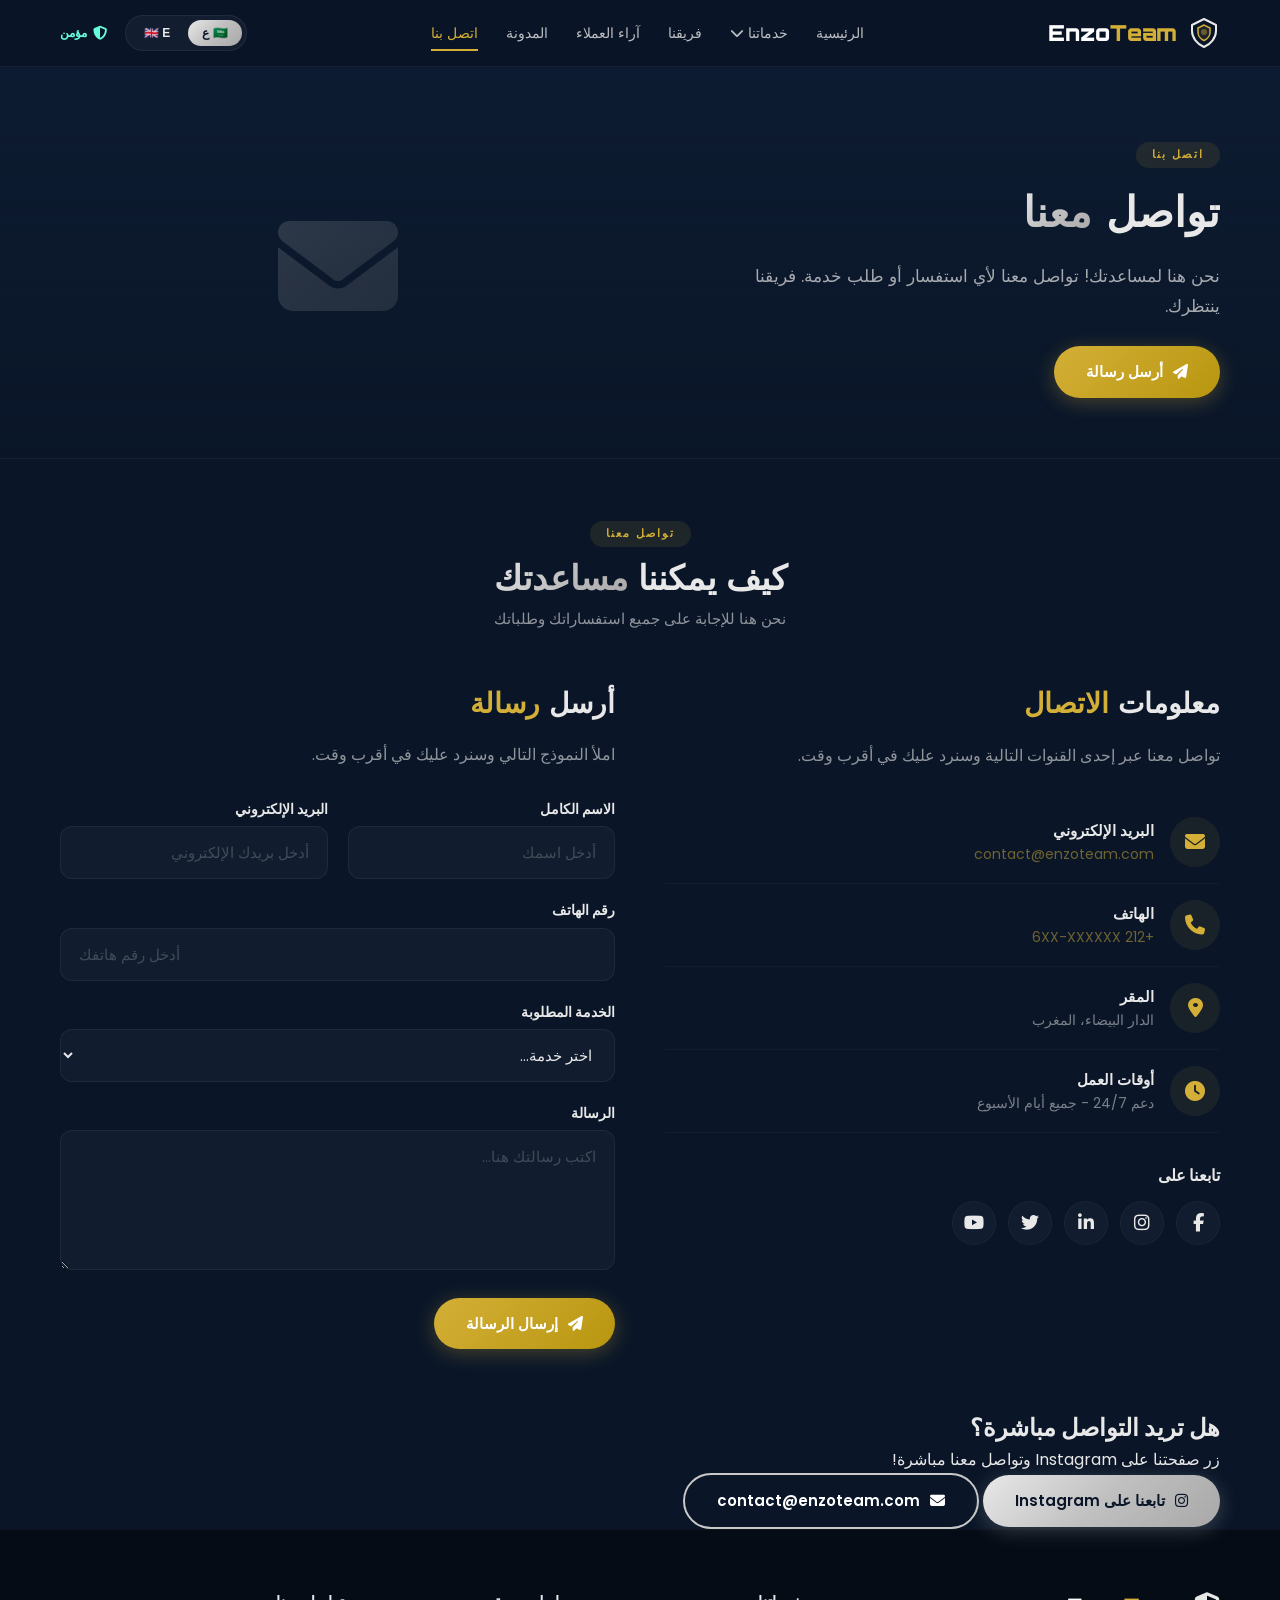
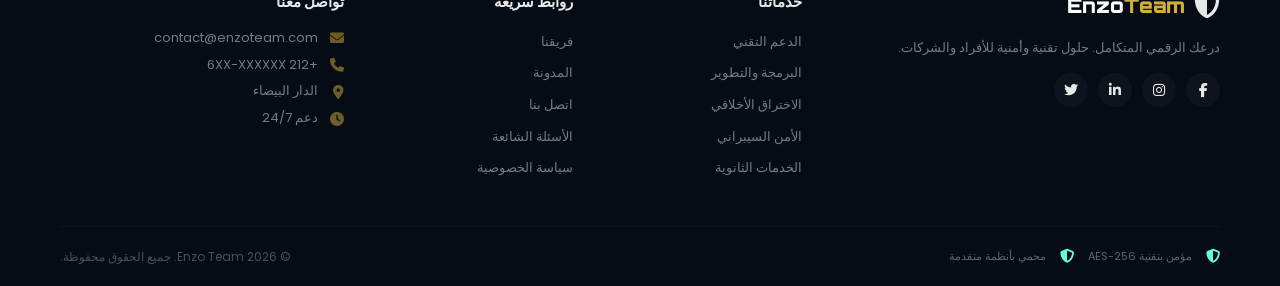
==== contact.html @ 43c49393 "Add files via upload" ====
<!DOCTYPE html>
<html lang="ar" dir="rtl">
<head>
    <meta charset="UTF-8">
    <meta name="viewport" content="width=device-width, initial-scale=1.0">
    <title>اتصل بنا - Enzo Team</title>
    
    <!-- Google Fonts -->
    <link rel="preconnect" href="https://fonts.googleapis.com">
    <link rel="preconnect" href="https://fonts.gstatic.com" crossorigin>
    <link href="https://fonts.googleapis.com/css2?family=Orbitron:wght@400;700;900&family=Poppins:wght@300;400;600;700&family=Rajdhani:wght@500;600;700&display=swap" rel="stylesheet">
    
    <!-- Font Awesome -->
    <link rel="stylesheet" href="https://cdnjs.cloudflare.com/ajax/libs/font-awesome/6.5.0/css/all.min.css">
    
    <style>
        /* ===== نفس الـ style من الصفحات السابقة ===== */
        * {
            margin: 0;
            padding: 0;
            box-sizing: border-box;
        }

        :root {
            --primary-dark: #0A1628;
            --primary-mid: #152A4A;
            --primary-light: #1E3D6B;
            --silver: #C8C8C8;
            --silver-light: #E8E8E8;
            --silver-gradient: linear-gradient(135deg, #E8E8E8 0%, #C0C0C0 50%, #A8A8A8 100%);
            --gold: #D4AF37;
            --gold-dark: #B8960F;
            --gold-light: #F0D060;
            --white: #FFFFFF;
            --cyan-light: #64FFDA;
            --text-dark: #0A1628;
            --text-light: #E8E8E8;
            --shadow: 0 10px 40px rgba(0, 0, 0, 0.4);
            --shadow-hover: 0 20px 60px rgba(0, 0, 0, 0.6);
            --border-radius: 16px;
            --transition: all 0.3s cubic-bezier(0.4, 0, 0.2, 1);
            --font-title: 'Orbitron', sans-serif;
            --font-body: 'Poppins', sans-serif;
            --font-numbers: 'Rajdhani', sans-serif;
        }

        html { scroll-behavior: smooth; }
        body {
            font-family: var(--font-body);
            background: var(--primary-dark);
            color: var(--text-light);
            line-height: 1.6;
            overflow-x: hidden;
            direction: rtl;
        }
        a { text-decoration: none; color: inherit; transition: var(--transition); }
        ul { list-style: none; }
        .container { max-width: 1200px; margin: 0 auto; padding: 0 20px; }

        ::-webkit-scrollbar { width: 8px; }
        ::-webkit-scrollbar-track { background: var(--primary-dark); }
        ::-webkit-scrollbar-thumb { background: var(--silver-gradient); border-radius: 10px; }
        ::-webkit-scrollbar-thumb:hover { background: var(--gold); }
        ::selection { background: var(--gold); color: var(--primary-dark); }

        /* ===== BUTTONS ===== */
        .btn {
            display: inline-flex;
            align-items: center;
            gap: 10px;
            padding: 14px 32px;
            border-radius: 50px;
            font-family: var(--font-body);
            font-weight: 600;
            font-size: 15px;
            cursor: pointer;
            transition: var(--transition);
            border: none;
            text-decoration: none;
        }
        .btn-primary {
            background: var(--silver-gradient);
            color: var(--primary-dark);
            box-shadow: 0 4px 20px rgba(192, 192, 192, 0.25);
        }
        .btn-primary:hover { transform: translateY(-3px); box-shadow: 0 8px 35px rgba(192, 192, 192, 0.4); }
        .btn-secondary {
            background: transparent;
            color: var(--white);
            border: 2px solid var(--silver);
        }
        .btn-secondary:hover { background: var(--silver); color: var(--primary-dark); transform: translateY(-3px); }
        .btn-gold {
            background: linear-gradient(135deg, var(--gold), var(--gold-dark));
            color: var(--white);
            box-shadow: 0 4px 20px rgba(212, 175, 55, 0.3);
        }
        .btn-gold:hover { transform: translateY(-3px); box-shadow: 0 8px 35px rgba(212, 175, 55, 0.4); }

        /* ===== HEADER ===== */
        .header {
            position: fixed;
            top: 0;
            left: 0;
            right: 0;
            z-index: 1000;
            padding: 15px 0;
            background: rgba(10, 22, 40, 0.95);
            backdrop-filter: blur(15px);
            border-bottom: 1px solid rgba(192, 192, 192, 0.06);
            transition: var(--transition);
        }
        .header.scrolled { padding: 10px 0; box-shadow: 0 4px 30px rgba(0, 0, 0, 0.5); }
        .header-inner { display: flex; justify-content: space-between; align-items: center; }

        .logo a {
            display: flex;
            align-items: center;
            gap: 10px;
            font-family: var(--font-title);
            font-size: 22px;
            font-weight: 900;
            color: var(--white);
        }
        .logo-icon { font-size: 26px; display: flex; align-items: center; }
        .logo-icon svg { width: 32px; height: 32px; }
        .logo-text { color: var(--white); }
        .logo-highlight { color: var(--gold); }

        .nav-list {
            display: flex;
            align-items: center;
            gap: 28px;
        }
        .nav-list > li > a {
            color: var(--text-light);
            font-size: 14px;
            font-weight: 500;
            padding: 8px 0;
            position: relative;
            opacity: 0.8;
            transition: var(--transition);
        }
        .nav-list > li > a::after {
            content: '';
            position: absolute;
            bottom: 0;
            left: 0;
            width: 0;
            height: 2px;
            background: var(--gold);
            transition: var(--transition);
        }
        .nav-list > li > a:hover::after,
        .nav-list > li > a.active::after { width: 100%; }
        .nav-list > li > a:hover,
        .nav-list > li > a.active { opacity: 1; color: var(--gold); }

        .dropdown { position: relative; }
        .dropdown-menu {
            position: absolute;
            top: 100%;
            right: 0;
            background: var(--primary-mid);
            padding: 10px 0;
            border-radius: 12px;
            min-width: 220px;
            opacity: 0;
            visibility: hidden;
            transform: translateY(10px);
            transition: var(--transition);
            box-shadow: var(--shadow);
            border: 1px solid rgba(192, 192, 192, 0.06);
        }
        .dropdown:hover .dropdown-menu {
            opacity: 1;
            visibility: visible;
            transform: translateY(0);
        }
        .dropdown-menu li a {
            display: block;
            padding: 10px 24px;
            color: var(--text-light);
            font-size: 14px;
            transition: var(--transition);
        }
        .dropdown-menu li a:hover {
            background: rgba(212, 175, 55, 0.08);
            color: var(--gold);
        }

        .header-right {
            display: flex;
            align-items: center;
            gap: 18px;
        }
        .language-switcher {
            display: flex;
            gap: 4px;
            background: rgba(255,255,255,0.04);
            padding: 4px;
            border-radius: 50px;
            border: 1px solid rgba(255,255,255,0.06);
        }
        .lang-btn {
            background: transparent;
            border: none;
            padding: 6px 14px;
            border-radius: 50px;
            color: var(--text-light);
            font-size: 12px;
            font-weight: 600;
            cursor: pointer;
            transition: var(--transition);
        }
        .lang-btn.active {
            background: var(--silver-gradient);
            color: var(--primary-dark);
        }
        .lang-btn:hover:not(.active) { background: rgba(255,255,255,0.06); }

        .security-badge {
            display: flex;
            align-items: center;
            gap: 6px;
            color: var(--cyan-light);
            font-size: 12px;
            font-weight: 600;
        }
        .security-badge i { font-size: 14px; }

        .menu-toggle {
            display: none;
            flex-direction: column;
            gap: 5px;
            background: transparent;
            border: none;
            cursor: pointer;
            padding: 5px;
        }
        .menu-toggle span {
            display: block;
            width: 28px;
            height: 2px;
            background: var(--white);
            border-radius: 3px;
            transition: var(--transition);
        }
        .menu-toggle.active span:nth-child(1) { transform: rotate(45deg) translate(5px, 5px); }
        .menu-toggle.active span:nth-child(2) { opacity: 0; }
        .menu-toggle.active span:nth-child(3) { transform: rotate(-45deg) translate(5px, -5px); }

        /* ===== PAGE HERO ===== */
        .page-hero {
            padding: 140px 0 60px;
            background: linear-gradient(180deg, rgba(21, 42, 74, 0.3) 0%, transparent 100%);
            border-bottom: 1px solid rgba(192, 192, 192, 0.04);
        }
        .page-hero-inner {
            display: grid;
            grid-template-columns: 1fr 1fr;
            gap: 50px;
            align-items: center;
        }
        .page-hero-content h1 {
            font-family: var(--font-title);
            font-size: 42px;
            font-weight: 900;
            margin-bottom: 16px;
        }
        .page-hero-content h1 .highlight {
            background: var(--silver-gradient);
            -webkit-background-clip: text;
            -webkit-text-fill-color: transparent;
            background-clip: text;
        }
        .page-hero-content p {
            font-size: 17px;
            opacity: 0.7;
            line-height: 1.8;
            margin-bottom: 24px;
            max-width: 500px;
        }
        .page-hero-icon {
            font-size: 120px;
            color: var(--gold);
            opacity: 0.15;
            text-align: center;
        }
        .page-hero-icon i {
            background: var(--silver-gradient);
            -webkit-background-clip: text;
            -webkit-text-fill-color: transparent;
            background-clip: text;
        }

        /* ===== CONTACT SECTION ===== */
        .contact-page { padding: 60px 0; }
        .contact-grid {
            display: grid;
            grid-template-columns: 1fr 1fr;
            gap: 50px;
        }

        /* Contact Info */
        .contact-info h2 {
            font-family: var(--font-title);
            font-size: 28px;
            margin-bottom: 16px;
        }
        .contact-info > p {
            opacity: 0.6;
            margin-bottom: 30px;
            line-height: 1.8;
        }
        .contact-item {
            display: flex;
            align-items: center;
            gap: 16px;
            padding: 16px 0;
            border-bottom: 1px solid rgba(192, 192, 192, 0.04);
        }
        .contact-item .icon {
            width: 50px;
            height: 50px;
            border-radius: 50%;
            background: rgba(212, 175, 55, 0.08);
            display: flex;
            align-items: center;
            justify-content: center;
            font-size: 20px;
            color: var(--gold);
            flex-shrink: 0;
        }
        .contact-item .text h4 {
            font-size: 15px;
            font-weight: 600;
        }
        .contact-item .text p {
            font-size: 14px;
            opacity: 0.5;
        }
        .contact-item .text a {
            color: var(--gold);
            transition: var(--transition);
        }
        .contact-item .text a:hover { opacity: 0.7; }

        .contact-social {
            margin-top: 30px;
        }
        .contact-social h4 {
            font-size: 16px;
            margin-bottom: 12px;
        }
        .contact-social .social-links {
            display: flex;
            gap: 12px;
        }
        .contact-social .social-links a {
            width: 44px;
            height: 44px;
            border-radius: 50%;
            background: rgba(255,255,255,0.03);
            display: flex;
            align-items: center;
            justify-content: center;
            font-size: 18px;
            transition: var(--transition);
            border: 1px solid rgba(192, 192, 192, 0.04);
        }
        .contact-social .social-links a:hover {
            background: var(--gold);
            color: var(--primary-dark);
            border-color: var(--gold);
        }

        /* Contact Form */
        .contact-form h2 {
            font-family: var(--font-title);
            font-size: 28px;
            margin-bottom: 16px;
        }
        .contact-form > p {
            opacity: 0.6;
            margin-bottom: 30px;
        }
        .form-group {
            margin-bottom: 20px;
        }
        .form-group label {
            display: block;
            font-size: 14px;
            font-weight: 600;
            margin-bottom: 6px;
        }
        .form-group input,
        .form-group select,
        .form-group textarea {
            width: 100%;
            padding: 14px 18px;
            border-radius: 12px;
            border: 1px solid rgba(192, 192, 192, 0.08);
            background: rgba(255,255,255,0.03);
            color: var(--text-light);
            font-family: var(--font-body);
            font-size: 15px;
            transition: var(--transition);
        }
        .form-group input:focus,
        .form-group select:focus,
        .form-group textarea:focus {
            outline: none;
            border-color: var(--gold);
            box-shadow: 0 0 20px rgba(212, 175, 55, 0.05);
        }
        .form-group input::placeholder,
        .form-group textarea::placeholder {
            color: rgba(255,255,255,0.2);
        }
        .form-group textarea {
            min-height: 140px;
            resize: vertical;
        }
        .form-group select option {
            background: var(--primary-dark);
            color: var(--text-light);
        }
        .form-row {
            display: grid;
            grid-template-columns: 1fr 1fr;
            gap: 20px;
        }

        /* ===== SECTION HEADER ===== */
        .section-header {
            text-align: center;
            margin-bottom: 50px;
        }
        .section-tag {
            display: inline-block;
            padding: 4px 16px;
            background: rgba(212, 175, 55, 0.1);
            border-radius: 50px;
            font-size: 11px;
            font-weight: 600;
            color: var(--gold);
            text-transform: uppercase;
            letter-spacing: 2px;
            margin-bottom: 10px;
        }
        .section-title {
            font-family: var(--font-title);
            font-size: 34px;
            font-weight: 700;
            line-height: 1.2;
        }
        .section-title .highlight {
            background: var(--silver-gradient);
            -webkit-background-clip: text;
            -webkit-text-fill-color: transparent;
            background-clip: text;
        }
        .section-desc {
            font-size: 15px;
            opacity: 0.6;
            max-width: 600px;
            margin: 10px auto 0;
        }

        /* ===== FOOTER ===== */
        .footer {
            padding: 60px 0 20px;
            background: rgba(5, 12, 22, 0.95);
            border-top: 1px solid rgba(192, 192, 192, 0.04);
        }
        .footer-grid {
            display: grid;
            grid-template-columns: 2fr 1fr 1fr 1.5fr;
            gap: 40px;
            margin-bottom: 40px;
        }
        .footer-logo {
            display: flex;
            align-items: center;
            gap: 8px;
            font-family: var(--font-title);
            font-size: 20px;
            font-weight: 900;
            margin-bottom: 14px;
        }
        .footer-about {
            font-size: 13px;
            opacity: 0.5;
            line-height: 1.8;
            margin-bottom: 14px;
        }
        .footer-social {
            display: flex;
            gap: 10px;
        }
        .footer-social a {
            width: 34px;
            height: 34px;
            border-radius: 50%;
            background: rgba(255,255,255,0.03);
            display: flex;
            align-items: center;
            justify-content: center;
            transition: var(--transition);
            font-size: 14px;
        }
        .footer-social a:hover {
            background: var(--gold);
            color: var(--primary-dark);
        }
        .footer-col h4 {
            font-size: 15px;
            font-weight: 700;
            margin-bottom: 14px;
            color: var(--silver-light);
        }
        .footer-col ul li { margin-bottom: 6px; }
        .footer-col ul li a {
            font-size: 13px;
            opacity: 0.5;
            transition: var(--transition);
        }
        .footer-col ul li a:hover { opacity: 1; color: var(--gold); }
        .footer-contact li {
            font-size: 13px;
            opacity: 0.5;
            display: flex;
            align-items: center;
            gap: 10px;
            margin-bottom: 8px;
        }
        .footer-contact li i {
            color: var(--gold);
            width: 16px;
            font-size: 14px;
        }
        .footer-bottom {
            border-top: 1px solid rgba(192, 192, 192, 0.04);
            padding-top: 20px;
            display: flex;
            justify-content: space-between;
            align-items: center;
            flex-wrap: wrap;
            gap: 14px;
        }
        .footer-security {
            display: flex;
            align-items: center;
            gap: 14px;
            flex-wrap: wrap;
        }
        .footer-security i {
            color: var(--cyan-light);
            font-size: 14px;
        }
        .footer-security span {
            font-size: 11px;
            opacity: 0.4;
        }
        .footer-copy {
            font-size: 12px;
            opacity: 0.3;
        }

        .back-to-top {
            position: fixed;
            bottom: 30px;
            right: 30px;
            width: 42px;
            height: 42px;
            border-radius: 50%;
            background: var(--silver-gradient);
            border: none;
            color: var(--primary-dark);
            font-size: 18px;
            cursor: pointer;
            transition: var(--transition);
            opacity: 0;
            visibility: hidden;
            transform: translateY(20px);
            z-index: 999;
        }
        .back-to-top.visible {
            opacity: 1;
            visibility: visible;
            transform: translateY(0);
        }
        .back-to-top:hover {
            transform: translateY(-4px);
            box-shadow: 0 8px 30px rgba(192, 192, 192, 0.25);
        }

        /* ===== SUCCESS MESSAGE ===== */
        .success-message {
            display: none;
            background: rgba(100, 255, 218, 0.05);
            border: 1px solid var(--cyan-light);
            padding: 20px 25px;
            border-radius: 12px;
            margin-top: 20px;
            color: var(--cyan-light);
        }
        .success-message.show {
            display: block;
            animation: fadeIn 0.5s ease;
        }
        @keyframes fadeIn {
            from { opacity: 0; transform: translateY(10px); }
            to { opacity: 1; transform: translateY(0); }
        }

        /* ===== RESPONSIVE ===== */
        @media (max-width: 992px) {
            .page-hero-inner {
                grid-template-columns: 1fr;
                text-align: center;
            }
            .page-hero-content p { margin: 0 auto 24px; }
            .page-hero-icon { font-size: 80px; }
            .contact-grid { grid-template-columns: 1fr; }
            .footer-grid { grid-template-columns: 1fr 1fr; }
            .nav {
                position: fixed;
                top: 70px;
                left: 0;
                right: 0;
                background: var(--primary-dark);
                padding: 30px;
                border-bottom: 1px solid rgba(192, 192, 192, 0.06);
                opacity: 0;
                visibility: hidden;
                transform: translateY(-20px);
                transition: var(--transition);
            }
            .nav.open {
                opacity: 1;
                visibility: visible;
                transform: translateY(0);
            }
            .nav-list {
                flex-direction: column;
                gap: 14px;
            }
            .dropdown-menu {
                position: static;
                opacity: 1;
                visibility: visible;
                transform: none;
                background: rgba(255,255,255,0.03);
                margin-top: 6px;
                box-shadow: none;
            }
            .menu-toggle { display: flex; }
            .language-switcher .lang-btn span { display: none; }
            .security-badge span { display: none; }
        }

        @media (max-width: 768px) {
            .page-hero-content h1 { font-size: 30px; }
            .form-row { grid-template-columns: 1fr; }
            .footer-grid { grid-template-columns: 1fr; }
            .footer-bottom { flex-direction: column; text-align: center; }
            .footer-security { justify-content: center; }
            .section-title { font-size: 26px; }
            .contact-info h2,
            .contact-form h2 { font-size: 24px; }
        }
    </style>
</head>
<body>
    <!-- ===== HEADER ===== -->
    <header class="header" id="header">
        <div class="container">
            <div class="header-inner">
                <div class="logo">
                    <a href="index.html">
                        <span class="logo-icon">
                            <svg viewBox="0 0 32 32" fill="none" xmlns="http://www.w3.org/2000/svg">
                                <path d="M16 2L4 8V14C4 20.5 9 27 16 30C23 27 28 20.5 28 14V8L16 2Z" stroke="url(#logoGrad)" stroke-width="2" stroke-linejoin="round"/>
                                <path d="M16 8L10 11V15.5C10 18.5 12.5 22 16 23.5C19.5 22 22 18.5 22 15.5V11L16 8Z" fill="rgba(212,175,55,0.1)" stroke="url(#logoGrad2)" stroke-width="1.5"/>
                                <circle cx="16" cy="15" r="3" fill="url(#logoGrad2)" opacity="0.4"/>
                                <defs>
                                    <linearGradient id="logoGrad" x1="2" y1="2" x2="30" y2="30">
                                        <stop offset="0%" stop-color="#E8E8E8"/>
                                        <stop offset="50%" stop-color="#C0C0C0"/>
                                        <stop offset="100%" stop-color="#A8A8A8"/>
                                    </linearGradient>
                                    <linearGradient id="logoGrad2" x1="10" y1="8" x2="22" y2="24">
                                        <stop offset="0%" stop-color="#D4AF37"/>
                                        <stop offset="100%" stop-color="#B8960F"/>
                                    </linearGradient>
                                </defs>
                            </svg>
                        </span>
                        <span class="logo-text">Enzo<span class="logo-highlight">Team</span></span>
                    </a>
                </div>
                
                <nav class="nav" id="nav">
                    <ul class="nav-list">
                        <li><a href="index.html">الرئيسية</a></li>
                        <li class="dropdown">
                            <a href="#">خدماتنا <i class="fas fa-chevron-down"></i></a>
                            <ul class="dropdown-menu">
                                <li><a href="support.html">الدعم التقني</a></li>
                                <li><a href="programming.html">البرمجة والتطوير</a></li>
                                <li><a href="hacking.html">الاختراق الأخلاقي</a></li>
                                <li><a href="cybersecurity.html">الأمن السيبراني</a></li>
                                <li><a href="secondary.html">الخدمات الثانوية</a></li>
                            </ul>
                        </li>
                        <li><a href="team.html">فريقنا</a></li>
                        <li><a href="index.html#testimonials">آراء العملاء</a></li>
                        <li><a href="blog.html">المدونة</a></li>
                        <li><a href="contact.html" class="active">اتصل بنا</a></li>
                    </ul>
                </nav>
                
                <div class="header-right">
                    <div class="language-switcher">
                        <button class="lang-btn active" data-lang="ar" onclick="switchLanguage('ar')">🇸🇦 ع</button>
                        <button class="lang-btn" data-lang="en" onclick="switchLanguage('en')">🇬🇧 E</button>
                    </div>
                    <div class="security-badge">
                        <i class="fas fa-shield-halved"></i>
                        <span>مؤمن</span>
                    </div>
                    <button class="menu-toggle" id="menuToggle">
                        <span></span>
                        <span></span>
                        <span></span>
                    </button>
                </div>
            </div>
        </div>
    </header>

    <!-- ===== PAGE HERO ===== -->
    <section class="page-hero">
        <div class="container">
            <div class="page-hero-inner">
                <div class="page-hero-content">
                    <span class="section-tag">اتصل بنا</span>
                    <h1 id="pageTitle">تواصل <span class="highlight">معنا</span></h1>
                    <p id="pageDesc">نحن هنا لمساعدتك! تواصل معنا لأي استفسار أو طلب خدمة. فريقنا ينتظرك.</p>
                    <a href="#contact" class="btn btn-gold"><i class="fas fa-paper-plane"></i> <span id="ctaBtn">أرسل رسالة</span></a>
                </div>
                <div class="page-hero-icon">
                    <i class="fas fa-envelope"></i>
                </div>
            </div>
        </div>
    </section>

    <!-- ===== CONTACT SECTION ===== -->
    <section class="contact-page" id="contact">
        <div class="container">
            <div class="section-header">
                <span class="section-tag">تواصل معنا</span>
                <h2 class="section-title">كيف يمكننا <span class="highlight">مساعدتك</span></h2>
                <p class="section-desc">نحن هنا للإجابة على جميع استفساراتك وطلباتك</p>
            </div>
            
            <div class="contact-grid">
                <!-- Contact Info -->
                <div class="contact-info">
                    <h2 id="infoTitle">معلومات <span style="color:var(--gold);">الاتصال</span></h2>
                    <p id="infoDesc">تواصل معنا عبر إحدى القنوات التالية وسنرد عليك في أقرب وقت.</p>
                    
                    <div class="contact-item">
                        <div class="icon"><i class="fas fa-envelope"></i></div>
                        <div class="text">
                            <h4>البريد الإلكتروني</h4>
                            <p><a href="mailto:contact@enzoteam.com">contact@enzoteam.com</a></p>
                        </div>
                    </div>
                    
                    <div class="contact-item">
                        <div class="icon"><i class="fas fa-phone"></i></div>
                        <div class="text">
                            <h4>الهاتف</h4>
                            <p><a href="tel:+2126XXXXXXXX">+212 6XX-XXXXXX</a></p>
                        </div>
                    </div>
                    
                    <div class="contact-item">
                        <div class="icon"><i class="fas fa-map-marker-alt"></i></div>
                        <div class="text">
                            <h4>المقر</h4>
                            <p>الدار البيضاء، المغرب</p>
                        </div>
                    </div>
                    
                    <div class="contact-item">
                        <div class="icon"><i class="fas fa-clock"></i></div>
                        <div class="text">
                            <h4>أوقات العمل</h4>
                            <p>دعم 24/7 - جميع أيام الأسبوع</p>
                        </div>
                    </div>
                    
                    <div class="contact-social">
                        <h4>تابعنا على</h4>
                        <div class="social-links">
                            <a href="#" target="_blank"><i class="fab fa-facebook-f"></i></a>
                            <a href="https://www.instagram.com/enzo_team_1" target="_blank"><i class="fab fa-instagram"></i></a>
                            <a href="#" target="_blank"><i class="fab fa-linkedin-in"></i></a>
                            <a href="#" target="_blank"><i class="fab fa-twitter"></i></a>
                            <a href="#" target="_blank"><i class="fab fa-youtube"></i></a>
                        </div>
                    </div>
                </div>
                
                <!-- Contact Form -->
                <div class="contact-form">
                    <h2 id="formTitle">أرسل <span style="color:var(--gold);">رسالة</span></h2>
                    <p id="formDesc">املأ النموذج التالي وسنرد عليك في أقرب وقت.</p>
                    
                    <form id="contactForm" onsubmit="handleSubmit(event)">
                        <div class="form-row">
                            <div class="form-group">
                                <label for="name" id="nameLabel">الاسم الكامل</label>
                                <input type="text" id="name" placeholder="أدخل اسمك" required>
                            </div>
                            <div class="form-group">
                                <label for="email" id="emailLabel">البريد الإلكتروني</label>
                                <input type="email" id="email" placeholder="أدخل بريدك الإلكتروني" required>
                            </div>
                        </div>
                        
                        <div class="form-group">
                            <label for="phone" id="phoneLabel">رقم الهاتف</label>
                            <input type="tel" id="phone" placeholder="أدخل رقم هاتفك">
                        </div>
                        
                        <div class="form-group">
                            <label for="service" id="serviceLabel">الخدمة المطلوبة</label>
                            <select id="service">
                                <option value="">اختر خدمة...</option>
                                <option value="support">الدعم التقني</option>
                                <option value="programming">البرمجة والتطوير</option>
                                <option value="hacking">الاختراق الأخلاقي</option>
                                <option value="cybersecurity">الأمن السيبراني</option>
                                <option value="secondary">الخدمات الثانوية</option>
                                <option value="other">أخرى</option>
                            </select>
                        </div>
                        
                        <div class="form-group">
                            <label for="message" id="messageLabel">الرسالة</label>
                            <textarea id="message" placeholder="اكتب رسالتك هنا..." required></textarea>
                        </div>
                        
                        <button type="submit" class="btn btn-gold">
                            <i class="fas fa-paper-plane"></i> <span id="sendBtn">إرسال الرسالة</span>
                        </button>
                    </form>
                    
                    <div class="success-message" id="successMessage">
                        <i class="fas fa-check-circle"></i>
                        <span id="successText">تم إرسال رسالتك بنجاح! سنتواصل معك قريباً.</span>
                    </div>
                </div>
            </div>
        </div>
    </section>

    <!-- ===== CTA ===== -->
    <section class="cta-section">
        <div class="container">
            <h2 id="ctaTitle">هل تريد التواصل مباشرة؟</h2>
            <p id="ctaDesc">زر صفحتنا على Instagram وتواصل معنا مباشرة!</p>
            <div class="btn-group">
                <a href="https://www.instagram.com/enzo_team_1" target="_blank" class="btn btn-primary"><i class="fab fa-instagram"></i> <span id="ctaBtn2">تابعنا على Instagram</span></a>
                <a href="mailto:contact@enzoteam.com" class="btn btn-secondary"><i class="fas fa-envelope"></i> contact@enzoteam.com</a>
            </div>
        </div>
    </section>

    <!-- ===== FOOTER ===== -->
    <footer class="footer">
        <div class="container">
            <div class="footer-grid">
                <div class="footer-col">
                    <div class="footer-logo">
                        <span class="logo-icon"><i class="fas fa-shield-alt"></i></span>
                        <span class="logo-text">Enzo<span class="logo-highlight">Team</span></span>
                    </div>
                    <p class="footer-about">درعك الرقمي المتكامل. حلول تقنية وأمنية للأفراد والشركات.</p>
                    <div class="footer-social">
                        <a href="#"><i class="fab fa-facebook-f"></i></a>
                        <a href="https://www.instagram.com/enzo_team_1" target="_blank"><i class="fab fa-instagram"></i></a>
                        <a href="#"><i class="fab fa-linkedin-in"></i></a>
                        <a href="#"><i class="fab fa-twitter"></i></a>
                    </div>
                </div>
                
                <div class="footer-col">
                    <h4>خدماتنا</h4>
                    <ul>
                        <li><a href="support.html">الدعم التقني</a></li>
                        <li><a href="programming.html">البرمجة والتطوير</a></li>
                        <li><a href="hacking.html">الاختراق الأخلاقي</a></li>
                        <li><a href="cybersecurity.html">الأمن السيبراني</a></li>
                        <li><a href="secondary.html">الخدمات الثانوية</a></li>
                    </ul>
                </div>
                
                <div class="footer-col">
                    <h4>روابط سريعة</h4>
                    <ul>
                        <li><a href="team.html">فريقنا</a></li>
                        <li><a href="blog.html">المدونة</a></li>
                        <li><a href="contact.html">اتصل بنا</a></li>
                        <li><a href="#">الأسئلة الشائعة</a></li>
                        <li><a href="#">سياسة الخصوصية</a></li>
                    </ul>
                </div>
                
                <div class="footer-col">
                    <h4>تواصل معنا</h4>
                    <ul class="footer-contact">
                        <li><i class="fas fa-envelope"></i> contact@enzoteam.com</li>
                        <li><i class="fas fa-phone"></i> +212 6XX-XXXXXX</li>
                        <li><i class="fas fa-map-marker-alt"></i> الدار البيضاء</li>
                        <li><i class="fas fa-clock"></i> دعم 24/7</li>
                    </ul>
                </div>
            </div>
            
            <div class="footer-bottom">
                <div class="footer-security">
                    <i class="fas fa-shield-halved"></i>
                    <span>مؤمن بتقنية AES-256</span>
                    <i class="fas fa-shield-halved"></i>
                    <span>محمي بأنظمة متقدمة</span>
                </div>
                <p class="footer-copy">&copy; 2026 Enzo Team. جميع الحقوق محفوظة.</p>
            </div>
        </div>
    </footer>

    <!-- ===== BACK TO TOP ===== -->
    <button class="back-to-top" id="backToTop">
        <i class="fas fa-chevron-up"></i>
    </button>

    <!-- ===== JAVASCRIPT ===== -->
    <script>
        document.addEventListener('DOMContentLoaded', function() {
            const menuToggle = document.getElementById('menuToggle');
            const nav = document.getElementById('nav');
            if (menuToggle && nav) {
                menuToggle.addEventListener('click', function() {
                    this.classList.toggle('active');
                    nav.classList.toggle('open');
                });
            }

            const header = document.getElementById('header');
            window.addEventListener('scroll', function() {
                if (window.pageYOffset > 50) {
                    header.classList.add('scrolled');
                } else {
                    header.classList.remove('scrolled');
                }
            });

            const backToTop = document.getElementById('backToTop');
            window.addEventListener('scroll', function() {
                if (window.pageYOffset > 300) {
                    backToTop.classList.add('visible');
                } else {
                    backToTop.classList.remove('visible');
                }
            });
            if (backToTop) {
                backToTop.addEventListener('click', function() {
                    window.scrollTo({ top: 0, behavior: 'smooth' });
                });
            }
        });

        function handleSubmit(event) {
            event.preventDefault();
            const successMsg = document.getElementById('successMessage');
            successMsg.classList.add('show');
            
            // Reset form after 3 seconds
            setTimeout(() => {
                document.getElementById('contactForm').reset();
                successMsg.classList.remove('show');
            }, 5000);
        }

        function switchLanguage(lang) {
            document.querySelectorAll('.lang-btn').forEach(btn => {
                btn.classList.remove('active');
                if (btn.dataset.lang === lang) btn.classList.add('active');
            });

            const en = {
                pageTitle: 'Contact <span class="highlight">Us</span>',
                pageDesc: 'We are here to help! Contact us for any inquiry or service request. Our team is waiting for you.',
                ctaBtn: 'Send a Message',
                infoTitle: 'Contact <span style="color:var(--gold);">Information</span>',
                infoDesc: 'Contact us through one of the following channels and we will get back to you as soon as possible.',
                formTitle: 'Send a <span style="color:var(--gold);">Message</span>',
                formDesc: 'Fill out the form below and we will get back to you shortly.',
                nameLabel: 'Full Name',
                emailLabel: 'Email Address',
                phoneLabel: 'Phone Number',
                serviceLabel: 'Requested Service',
                messageLabel: 'Message',
                sendBtn: 'Send Message',
                successText: 'Your message has been sent successfully! We will contact you soon.',
                ctaTitle: 'Want to Contact Directly?',
                ctaDesc: 'Visit our Instagram page and contact us directly!',
                ctaBtn2: 'Follow us on Instagram'
            };

            const ar = {
                pageTitle: 'تواصل <span class="highlight">معنا</span>',
                pageDesc: 'نحن هنا لمساعدتك! تواصل معنا لأي استفسار أو طلب خدمة. فريقنا ينتظرك.',
                ctaBtn: 'أرسل رسالة',
                infoTitle: 'معلومات <span style="color:var(--gold);">الاتصال</span>',
                infoDesc: 'تواصل معنا عبر إحدى القنوات التالية وسنرد عليك في أقرب وقت.',
                formTitle: 'أرسل <span style="color:var(--gold);">رسالة</span>',
                formDesc: 'املأ النموذج التالي وسنرد عليك في أقرب وقت.',
                nameLabel: 'الاسم الكامل',
                emailLabel: 'البريد الإلكتروني',
                phoneLabel: 'رقم الهاتف',
                serviceLabel: 'الخدمة المطلوبة',
                messageLabel: 'الرسالة',
                sendBtn: 'إرسال الرسالة',
                successText: 'تم إرسال رسالتك بنجاح! سنتواصل معك قريباً.',
                ctaTitle: 'هل تريد التواصل مباشرة؟',
                ctaDesc: 'زر صفحتنا على Instagram وتواصل معنا مباشرة!',
                ctaBtn2: 'تابعنا على Instagram'
            };

            const t = lang === 'en' ? en : ar;

            document.getElementById('pageTitle').innerHTML = t.pageTitle;
            document.getElementById('pageDesc').textContent = t.pageDesc;
            document.getElementById('ctaBtn').textContent = t.ctaBtn;
            document.getElementById('infoTitle').innerHTML = t.infoTitle;
            document.getElementById('infoDesc').textContent = t.infoDesc;
            document.getElementById('formTitle').innerHTML = t.formTitle;
            document.getElementById('formDesc').textContent = t.formDesc;
            document.getElementById('nameLabel').textContent = t.nameLabel;
            document.getElementById('emailLabel').textContent = t.emailLabel;
            document.getElementById('phoneLabel').textContent = t.phoneLabel;
            document.getElementById('serviceLabel').textContent = t.serviceLabel;
            document.getElementById('messageLabel').textContent = t.messageLabel;
            document.getElementById('sendBtn').textContent = t.sendBtn;
            document.getElementById('successText').textContent = t.successText;
            document.getElementById('ctaTitle').textContent = t.ctaTitle;
            document.getElementById('ctaDesc').textContent = t.ctaDesc;
            document.getElementById('ctaBtn2').textContent = t.ctaBtn2;
        }
    </script>
</body>
</html>
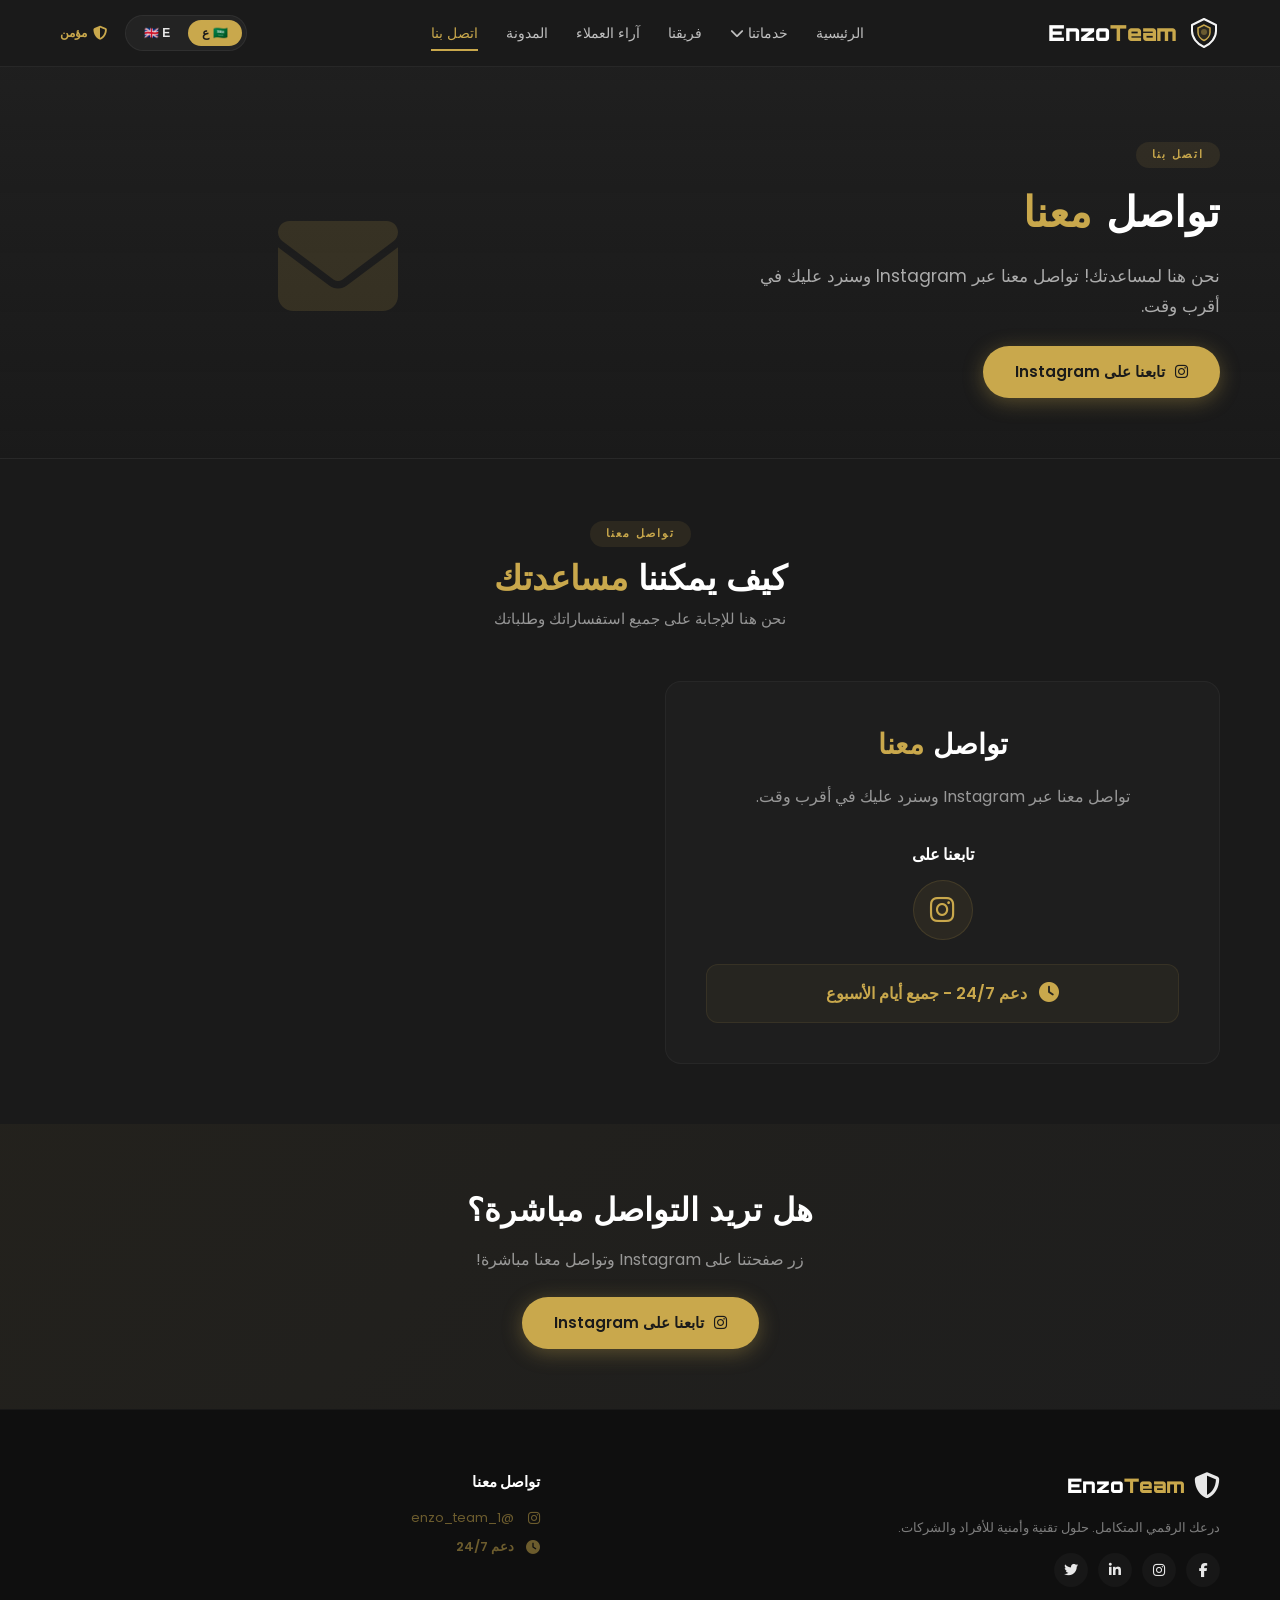
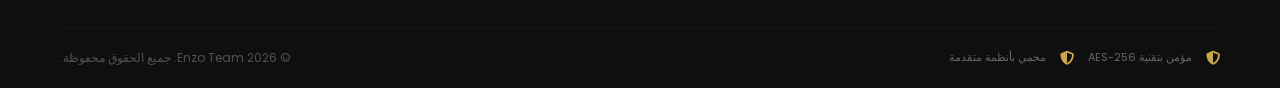
==== commit c4e87105: "Update contact.html" ====
--- a/contact.html
+++ b/contact.html
@@ -14,29 +14,20 @@
     <link rel="stylesheet" href="https://cdnjs.cloudflare.com/ajax/libs/font-awesome/6.5.0/css/all.min.css">
     
     <style>
-        /* ===== نفس الـ style من الصفحات السابقة ===== */
-        * {
-            margin: 0;
-            padding: 0;
-            box-sizing: border-box;
-        }
-
+        /* ===== الهوية البصرية Enzo Team ===== */
         :root {
-            --primary-dark: #0A1628;
-            --primary-mid: #152A4A;
-            --primary-light: #1E3D6B;
-            --silver: #C8C8C8;
-            --silver-light: #E8E8E8;
-            --silver-gradient: linear-gradient(135deg, #E8E8E8 0%, #C0C0C0 50%, #A8A8A8 100%);
-            --gold: #D4AF37;
-            --gold-dark: #B8960F;
-            --gold-light: #F0D060;
+            --bg-primary: #1A1A1A;
+            --bg-secondary: #2D2D2D;
+            --bg-card: #3A3A3A;
+            --text-primary: #F5F5F5;
+            --text-secondary: #E8E8E8;
+            --text-muted: #AAAAAA;
+            --gold: #C9A84C;
+            --gold-dark: #A8893A;
+            --gold-light: #E0C76A;
             --white: #FFFFFF;
-            --cyan-light: #64FFDA;
-            --text-dark: #0A1628;
-            --text-light: #E8E8E8;
-            --shadow: 0 10px 40px rgba(0, 0, 0, 0.4);
-            --shadow-hover: 0 20px 60px rgba(0, 0, 0, 0.6);
+            --shadow: 0 10px 40px rgba(0, 0, 0, 0.6);
+            --shadow-hover: 0 20px 60px rgba(0, 0, 0, 0.8);
             --border-radius: 16px;
             --transition: all 0.3s cubic-bezier(0.4, 0, 0.2, 1);
             --font-title: 'Orbitron', sans-serif;
@@ -44,11 +35,12 @@
             --font-numbers: 'Rajdhani', sans-serif;
         }
 
+        * { margin: 0; padding: 0; box-sizing: border-box; }
         html { scroll-behavior: smooth; }
         body {
             font-family: var(--font-body);
-            background: var(--primary-dark);
-            color: var(--text-light);
+            background: var(--bg-primary);
+            color: var(--text-secondary);
             line-height: 1.6;
             overflow-x: hidden;
             direction: rtl;
@@ -58,10 +50,10 @@
         .container { max-width: 1200px; margin: 0 auto; padding: 0 20px; }
 
         ::-webkit-scrollbar { width: 8px; }
-        ::-webkit-scrollbar-track { background: var(--primary-dark); }
-        ::-webkit-scrollbar-thumb { background: var(--silver-gradient); border-radius: 10px; }
-        ::-webkit-scrollbar-thumb:hover { background: var(--gold); }
-        ::selection { background: var(--gold); color: var(--primary-dark); }
+        ::-webkit-scrollbar-track { background: var(--bg-primary); }
+        ::-webkit-scrollbar-thumb { background: var(--gold); border-radius: 10px; }
+        ::-webkit-scrollbar-thumb:hover { background: var(--gold-light); }
+        ::selection { background: var(--gold); color: var(--bg-primary); }
 
         /* ===== BUTTONS ===== */
         .btn {
@@ -79,23 +71,25 @@
             text-decoration: none;
         }
         .btn-primary {
-            background: var(--silver-gradient);
-            color: var(--primary-dark);
-            box-shadow: 0 4px 20px rgba(192, 192, 192, 0.25);
-        }
-        .btn-primary:hover { transform: translateY(-3px); box-shadow: 0 8px 35px rgba(192, 192, 192, 0.4); }
+            background: var(--gold);
+            color: var(--bg-primary);
+            box-shadow: 0 4px 20px rgba(201, 168, 76, 0.35);
+        }
+        .btn-primary:hover {
+            transform: translateY(-3px);
+            box-shadow: 0 8px 35px rgba(201, 168, 76, 0.5);
+            background: var(--gold-light);
+        }
         .btn-secondary {
             background: transparent;
-            color: var(--white);
-            border: 2px solid var(--silver);
-        }
-        .btn-secondary:hover { background: var(--silver); color: var(--primary-dark); transform: translateY(-3px); }
-        .btn-gold {
-            background: linear-gradient(135deg, var(--gold), var(--gold-dark));
-            color: var(--white);
-            box-shadow: 0 4px 20px rgba(212, 175, 55, 0.3);
-        }
-        .btn-gold:hover { transform: translateY(-3px); box-shadow: 0 8px 35px rgba(212, 175, 55, 0.4); }
+            color: var(--text-primary);
+            border: 2px solid var(--text-primary);
+        }
+        .btn-secondary:hover {
+            background: var(--text-primary);
+            color: var(--bg-primary);
+            transform: translateY(-3px);
+        }
 
         /* ===== HEADER ===== */
         .header {
@@ -105,12 +99,16 @@
             right: 0;
             z-index: 1000;
             padding: 15px 0;
-            background: rgba(10, 22, 40, 0.95);
+            background: rgba(26, 26, 26, 0.97);
             backdrop-filter: blur(15px);
-            border-bottom: 1px solid rgba(192, 192, 192, 0.06);
-            transition: var(--transition);
-        }
-        .header.scrolled { padding: 10px 0; box-shadow: 0 4px 30px rgba(0, 0, 0, 0.5); }
+            border-bottom: 1px solid rgba(245, 245, 245, 0.06);
+            transition: var(--transition);
+        }
+        .header.scrolled {
+            padding: 10px 0;
+            box-shadow: 0 4px 30px rgba(0, 0, 0, 0.7);
+            border-bottom: 1px solid rgba(201, 168, 76, 0.15);
+        }
         .header-inner { display: flex; justify-content: space-between; align-items: center; }
 
         .logo a {
@@ -133,7 +131,7 @@
             gap: 28px;
         }
         .nav-list > li > a {
-            color: var(--text-light);
+            color: var(--text-secondary);
             font-size: 14px;
             font-weight: 500;
             padding: 8px 0;
@@ -161,7 +159,7 @@
             position: absolute;
             top: 100%;
             right: 0;
-            background: var(--primary-mid);
+            background: var(--bg-secondary);
             padding: 10px 0;
             border-radius: 12px;
             min-width: 220px;
@@ -170,7 +168,7 @@
             transform: translateY(10px);
             transition: var(--transition);
             box-shadow: var(--shadow);
-            border: 1px solid rgba(192, 192, 192, 0.06);
+            border: 1px solid rgba(245, 245, 245, 0.06);
         }
         .dropdown:hover .dropdown-menu {
             opacity: 1;
@@ -180,12 +178,12 @@
         .dropdown-menu li a {
             display: block;
             padding: 10px 24px;
-            color: var(--text-light);
+            color: var(--text-secondary);
             font-size: 14px;
             transition: var(--transition);
         }
         .dropdown-menu li a:hover {
-            background: rgba(212, 175, 55, 0.08);
+            background: rgba(201, 168, 76, 0.08);
             color: var(--gold);
         }
 
@@ -207,15 +205,15 @@
             border: none;
             padding: 6px 14px;
             border-radius: 50px;
-            color: var(--text-light);
+            color: var(--text-secondary);
             font-size: 12px;
             font-weight: 600;
             cursor: pointer;
             transition: var(--transition);
         }
         .lang-btn.active {
-            background: var(--silver-gradient);
-            color: var(--primary-dark);
+            background: var(--gold);
+            color: var(--bg-primary);
         }
         .lang-btn:hover:not(.active) { background: rgba(255,255,255,0.06); }
 
@@ -223,7 +221,7 @@
             display: flex;
             align-items: center;
             gap: 6px;
-            color: var(--cyan-light);
+            color: var(--gold);
             font-size: 12px;
             font-weight: 600;
         }
@@ -242,7 +240,7 @@
             display: block;
             width: 28px;
             height: 2px;
-            background: var(--white);
+            background: var(--text-primary);
             border-radius: 3px;
             transition: var(--transition);
         }
@@ -253,8 +251,8 @@
         /* ===== PAGE HERO ===== */
         .page-hero {
             padding: 140px 0 60px;
-            background: linear-gradient(180deg, rgba(21, 42, 74, 0.3) 0%, transparent 100%);
-            border-bottom: 1px solid rgba(192, 192, 192, 0.04);
+            background: linear-gradient(180deg, rgba(45, 45, 45, 0.3) 0%, transparent 100%);
+            border-bottom: 1px solid rgba(245, 245, 245, 0.04);
         }
         .page-hero-inner {
             display: grid;
@@ -267,19 +265,16 @@
             font-size: 42px;
             font-weight: 900;
             margin-bottom: 16px;
-        }
-        .page-hero-content h1 .highlight {
-            background: var(--silver-gradient);
-            -webkit-background-clip: text;
-            -webkit-text-fill-color: transparent;
-            background-clip: text;
-        }
+            color: var(--white);
+        }
+        .page-hero-content h1 .highlight { color: var(--gold); }
         .page-hero-content p {
             font-size: 17px;
             opacity: 0.7;
             line-height: 1.8;
             margin-bottom: 24px;
             max-width: 500px;
+            color: var(--text-secondary);
         }
         .page-hero-icon {
             font-size: 120px;
@@ -287,12 +282,7 @@
             opacity: 0.15;
             text-align: center;
         }
-        .page-hero-icon i {
-            background: var(--silver-gradient);
-            -webkit-background-clip: text;
-            -webkit-text-fill-color: transparent;
-            background-clip: text;
-        }
+        .page-hero-icon i { color: var(--gold); }
 
         /* ===== CONTACT SECTION ===== */
         .contact-page { padding: 60px 0; }
@@ -300,136 +290,87 @@
             display: grid;
             grid-template-columns: 1fr 1fr;
             gap: 50px;
-        }
-
-        /* Contact Info */
+            align-items: start;
+        }
+
+        /* Contact Info - مبسط جداً */
+        .contact-info {
+            background: rgba(45, 45, 45, 0.25);
+            padding: 40px;
+            border-radius: var(--border-radius);
+            border: 1px solid rgba(245, 245, 245, 0.04);
+            text-align: center;
+        }
         .contact-info h2 {
             font-family: var(--font-title);
             font-size: 28px;
             margin-bottom: 16px;
-        }
+            color: var(--white);
+        }
+        .contact-info h2 .highlight { color: var(--gold); }
         .contact-info > p {
             opacity: 0.6;
             margin-bottom: 30px;
             line-height: 1.8;
-        }
-        .contact-item {
-            display: flex;
-            align-items: center;
-            gap: 16px;
-            padding: 16px 0;
-            border-bottom: 1px solid rgba(192, 192, 192, 0.04);
-        }
-        .contact-item .icon {
-            width: 50px;
-            height: 50px;
-            border-radius: 50%;
-            background: rgba(212, 175, 55, 0.08);
-            display: flex;
-            align-items: center;
-            justify-content: center;
-            font-size: 20px;
-            color: var(--gold);
-            flex-shrink: 0;
-        }
-        .contact-item .text h4 {
-            font-size: 15px;
-            font-weight: 600;
-        }
-        .contact-item .text p {
-            font-size: 14px;
-            opacity: 0.5;
-        }
-        .contact-item .text a {
-            color: var(--gold);
-            transition: var(--transition);
-        }
-        .contact-item .text a:hover { opacity: 0.7; }
-
+            color: var(--text-secondary);
+        }
+        
         .contact-social {
-            margin-top: 30px;
+            margin-top: 20px;
         }
         .contact-social h4 {
             font-size: 16px;
             margin-bottom: 12px;
+            color: var(--white);
         }
         .contact-social .social-links {
             display: flex;
             gap: 12px;
+            justify-content: center;
         }
         .contact-social .social-links a {
-            width: 44px;
-            height: 44px;
+            width: 60px;
+            height: 60px;
             border-radius: 50%;
-            background: rgba(255,255,255,0.03);
+            background: rgba(201, 168, 76, 0.08);
             display: flex;
             align-items: center;
             justify-content: center;
-            font-size: 18px;
-            transition: var(--transition);
-            border: 1px solid rgba(192, 192, 192, 0.04);
+            font-size: 28px;
+            transition: var(--transition);
+            border: 1px solid rgba(201, 168, 76, 0.15);
+            color: var(--gold);
         }
         .contact-social .social-links a:hover {
             background: var(--gold);
-            color: var(--primary-dark);
+            color: var(--bg-primary);
             border-color: var(--gold);
-        }
-
-        /* Contact Form */
-        .contact-form h2 {
-            font-family: var(--font-title);
-            font-size: 28px;
-            margin-bottom: 16px;
-        }
-        .contact-form > p {
-            opacity: 0.6;
-            margin-bottom: 30px;
-        }
-        .form-group {
-            margin-bottom: 20px;
-        }
-        .form-group label {
+            transform: translateY(-4px);
+            box-shadow: 0 8px 30px rgba(201, 168, 76, 0.3);
+        }
+        .contact-social .social-links a span {
             display: block;
-            font-size: 14px;
+            font-size: 12px;
             font-weight: 600;
-            margin-bottom: 6px;
-        }
-        .form-group input,
-        .form-group select,
-        .form-group textarea {
-            width: 100%;
-            padding: 14px 18px;
+            margin-top: 4px;
+            color: var(--text-secondary);
+        }
+        .support-badge {
+            margin-top: 24px;
+            padding: 16px;
+            background: rgba(201, 168, 76, 0.05);
             border-radius: 12px;
-            border: 1px solid rgba(192, 192, 192, 0.08);
-            background: rgba(255,255,255,0.03);
-            color: var(--text-light);
-            font-family: var(--font-body);
-            font-size: 15px;
-            transition: var(--transition);
-        }
-        .form-group input:focus,
-        .form-group select:focus,
-        .form-group textarea:focus {
-            outline: none;
-            border-color: var(--gold);
-            box-shadow: 0 0 20px rgba(212, 175, 55, 0.05);
-        }
-        .form-group input::placeholder,
-        .form-group textarea::placeholder {
-            color: rgba(255,255,255,0.2);
-        }
-        .form-group textarea {
-            min-height: 140px;
-            resize: vertical;
-        }
-        .form-group select option {
-            background: var(--primary-dark);
-            color: var(--text-light);
-        }
-        .form-row {
-            display: grid;
-            grid-template-columns: 1fr 1fr;
-            gap: 20px;
+            border: 1px solid rgba(201, 168, 76, 0.1);
+        }
+        .support-badge i {
+            color: var(--gold);
+            font-size: 20px;
+            margin-left: 8px;
+        }
+        .support-badge span {
+            color: var(--gold);
+            font-weight: 600;
+            font-size: 16px;
         }
 
         /* ===== SECTION HEADER ===== */
@@ -440,7 +381,7 @@
         .section-tag {
             display: inline-block;
             padding: 4px 16px;
-            background: rgba(212, 175, 55, 0.1);
+            background: rgba(201, 168, 76, 0.1);
             border-radius: 50px;
             font-size: 11px;
             font-weight: 600;
@@ -454,29 +395,26 @@
             font-size: 34px;
             font-weight: 700;
             line-height: 1.2;
-        }
-        .section-title .highlight {
-            background: var(--silver-gradient);
-            -webkit-background-clip: text;
-            -webkit-text-fill-color: transparent;
-            background-clip: text;
-        }
+            color: var(--white);
+        }
+        .section-title .highlight { color: var(--gold); }
         .section-desc {
             font-size: 15px;
             opacity: 0.6;
             max-width: 600px;
             margin: 10px auto 0;
+            color: var(--text-secondary);
         }
 
         /* ===== FOOTER ===== */
         .footer {
             padding: 60px 0 20px;
-            background: rgba(5, 12, 22, 0.95);
-            border-top: 1px solid rgba(192, 192, 192, 0.04);
+            background: rgba(15, 15, 15, 0.98);
+            border-top: 1px solid rgba(245, 245, 245, 0.04);
         }
         .footer-grid {
             display: grid;
-            grid-template-columns: 2fr 1fr 1fr 1.5fr;
+            grid-template-columns: 2fr 1.5fr;
             gap: 40px;
             margin-bottom: 40px;
         }
@@ -494,6 +432,8 @@
             opacity: 0.5;
             line-height: 1.8;
             margin-bottom: 14px;
+            color: var(--text-secondary);
+            max-width: 400px;
         }
         .footer-social {
             display: flex;
@@ -509,24 +449,19 @@
             justify-content: center;
             transition: var(--transition);
             font-size: 14px;
+            color: var(--text-secondary);
         }
         .footer-social a:hover {
             background: var(--gold);
-            color: var(--primary-dark);
-        }
+            color: var(--bg-primary);
+        }
+
         .footer-col h4 {
             font-size: 15px;
             font-weight: 700;
             margin-bottom: 14px;
-            color: var(--silver-light);
-        }
-        .footer-col ul li { margin-bottom: 6px; }
-        .footer-col ul li a {
-            font-size: 13px;
-            opacity: 0.5;
-            transition: var(--transition);
-        }
-        .footer-col ul li a:hover { opacity: 1; color: var(--gold); }
+            color: var(--white);
+        }
         .footer-contact li {
             font-size: 13px;
             opacity: 0.5;
@@ -534,14 +469,25 @@
             align-items: center;
             gap: 10px;
             margin-bottom: 8px;
+            color: var(--text-secondary);
         }
         .footer-contact li i {
             color: var(--gold);
             width: 16px;
             font-size: 14px;
         }
+        .footer-contact li a {
+            color: var(--gold);
+            transition: var(--transition);
+        }
+        .footer-contact li a:hover { opacity: 0.7; }
+        .footer-contact .highlight-text {
+            color: var(--gold);
+            font-weight: 600;
+        }
+
         .footer-bottom {
-            border-top: 1px solid rgba(192, 192, 192, 0.04);
+            border-top: 1px solid rgba(245, 245, 245, 0.04);
             padding-top: 20px;
             display: flex;
             justify-content: space-between;
@@ -556,16 +502,18 @@
             flex-wrap: wrap;
         }
         .footer-security i {
-            color: var(--cyan-light);
+            color: var(--gold);
             font-size: 14px;
         }
         .footer-security span {
             font-size: 11px;
             opacity: 0.4;
+            color: var(--text-secondary);
         }
         .footer-copy {
             font-size: 12px;
             opacity: 0.3;
+            color: var(--text-secondary);
         }
 
         .back-to-top {
@@ -575,9 +523,9 @@
             width: 42px;
             height: 42px;
             border-radius: 50%;
-            background: var(--silver-gradient);
+            background: var(--gold);
             border: none;
-            color: var(--primary-dark);
+            color: var(--bg-primary);
             font-size: 18px;
             cursor: pointer;
             transition: var(--transition);
@@ -593,26 +541,8 @@
         }
         .back-to-top:hover {
             transform: translateY(-4px);
-            box-shadow: 0 8px 30px rgba(192, 192, 192, 0.25);
-        }
-
-        /* ===== SUCCESS MESSAGE ===== */
-        .success-message {
-            display: none;
-            background: rgba(100, 255, 218, 0.05);
-            border: 1px solid var(--cyan-light);
-            padding: 20px 25px;
-            border-radius: 12px;
-            margin-top: 20px;
-            color: var(--cyan-light);
-        }
-        .success-message.show {
-            display: block;
-            animation: fadeIn 0.5s ease;
-        }
-        @keyframes fadeIn {
-            from { opacity: 0; transform: translateY(10px); }
-            to { opacity: 1; transform: translateY(0); }
+            box-shadow: 0 8px 30px rgba(201, 168, 76, 0.3);
+            background: var(--gold-light);
         }
 
         /* ===== RESPONSIVE ===== */
@@ -624,15 +554,16 @@
             .page-hero-content p { margin: 0 auto 24px; }
             .page-hero-icon { font-size: 80px; }
             .contact-grid { grid-template-columns: 1fr; }
-            .footer-grid { grid-template-columns: 1fr 1fr; }
+            .footer-grid { grid-template-columns: 1fr; }
+            
             .nav {
                 position: fixed;
                 top: 70px;
                 left: 0;
                 right: 0;
-                background: var(--primary-dark);
+                background: var(--bg-primary);
                 padding: 30px;
-                border-bottom: 1px solid rgba(192, 192, 192, 0.06);
+                border-bottom: 1px solid rgba(245, 245, 245, 0.06);
                 opacity: 0;
                 visibility: hidden;
                 transform: translateY(-20px);
@@ -663,13 +594,16 @@
 
         @media (max-width: 768px) {
             .page-hero-content h1 { font-size: 30px; }
-            .form-row { grid-template-columns: 1fr; }
+            .contact-info { padding: 25px; }
             .footer-grid { grid-template-columns: 1fr; }
             .footer-bottom { flex-direction: column; text-align: center; }
             .footer-security { justify-content: center; }
             .section-title { font-size: 26px; }
-            .contact-info h2,
-            .contact-form h2 { font-size: 24px; }
+            .contact-social .social-links a {
+                width: 50px;
+                height: 50px;
+                font-size: 22px;
+            }
         }
     </style>
 </head>
@@ -683,17 +617,17 @@
                         <span class="logo-icon">
                             <svg viewBox="0 0 32 32" fill="none" xmlns="http://www.w3.org/2000/svg">
                                 <path d="M16 2L4 8V14C4 20.5 9 27 16 30C23 27 28 20.5 28 14V8L16 2Z" stroke="url(#logoGrad)" stroke-width="2" stroke-linejoin="round"/>
-                                <path d="M16 8L10 11V15.5C10 18.5 12.5 22 16 23.5C19.5 22 22 18.5 22 15.5V11L16 8Z" fill="rgba(212,175,55,0.1)" stroke="url(#logoGrad2)" stroke-width="1.5"/>
+                                <path d="M16 8L10 11V15.5C10 18.5 12.5 22 16 23.5C19.5 22 22 18.5 22 15.5V11L16 8Z" fill="rgba(201,168,76,0.1)" stroke="url(#logoGrad2)" stroke-width="1.5"/>
                                 <circle cx="16" cy="15" r="3" fill="url(#logoGrad2)" opacity="0.4"/>
                                 <defs>
                                     <linearGradient id="logoGrad" x1="2" y1="2" x2="30" y2="30">
-                                        <stop offset="0%" stop-color="#E8E8E8"/>
-                                        <stop offset="50%" stop-color="#C0C0C0"/>
-                                        <stop offset="100%" stop-color="#A8A8A8"/>
+                                        <stop offset="0%" stop-color="#F5F5F5"/>
+                                        <stop offset="50%" stop-color="#E8E8E8"/>
+                                        <stop offset="100%" stop-color="#D4D4D4"/>
                                     </linearGradient>
                                     <linearGradient id="logoGrad2" x1="10" y1="8" x2="22" y2="24">
-                                        <stop offset="0%" stop-color="#D4AF37"/>
-                                        <stop offset="100%" stop-color="#B8960F"/>
+                                        <stop offset="0%" stop-color="#C9A84C"/>
+                                        <stop offset="100%" stop-color="#A8893A"/>
                                     </linearGradient>
                                 </defs>
                             </svg>
@@ -748,8 +682,8 @@
                 <div class="page-hero-content">
                     <span class="section-tag">اتصل بنا</span>
                     <h1 id="pageTitle">تواصل <span class="highlight">معنا</span></h1>
-                    <p id="pageDesc">نحن هنا لمساعدتك! تواصل معنا لأي استفسار أو طلب خدمة. فريقنا ينتظرك.</p>
-                    <a href="#contact" class="btn btn-gold"><i class="fas fa-paper-plane"></i> <span id="ctaBtn">أرسل رسالة</span></a>
+                    <p id="pageDesc">نحن هنا لمساعدتك! تواصل معنا عبر Instagram وسنرد عليك في أقرب وقت.</p>
+                    <a href="#contact" class="btn btn-primary"><i class="fab fa-instagram"></i> <span id="ctaBtn">تابعنا على Instagram</span></a>
                 </div>
                 <div class="page-hero-icon">
                     <i class="fas fa-envelope"></i>
@@ -768,103 +702,23 @@
             </div>
             
             <div class="contact-grid">
-                <!-- Contact Info -->
+                <!-- Contact Info - مبسط جداً -->
                 <div class="contact-info">
-                    <h2 id="infoTitle">معلومات <span style="color:var(--gold);">الاتصال</span></h2>
-                    <p id="infoDesc">تواصل معنا عبر إحدى القنوات التالية وسنرد عليك في أقرب وقت.</p>
-                    
-                    <div class="contact-item">
-                        <div class="icon"><i class="fas fa-envelope"></i></div>
-                        <div class="text">
-                            <h4>البريد الإلكتروني</h4>
-                            <p><a href="mailto:contact@enzoteam.com">contact@enzoteam.com</a></p>
-                        </div>
-                    </div>
-                    
-                    <div class="contact-item">
-                        <div class="icon"><i class="fas fa-phone"></i></div>
-                        <div class="text">
-                            <h4>الهاتف</h4>
-                            <p><a href="tel:+2126XXXXXXXX">+212 6XX-XXXXXX</a></p>
-                        </div>
-                    </div>
-                    
-                    <div class="contact-item">
-                        <div class="icon"><i class="fas fa-map-marker-alt"></i></div>
-                        <div class="text">
-                            <h4>المقر</h4>
-                            <p>الدار البيضاء، المغرب</p>
-                        </div>
-                    </div>
-                    
-                    <div class="contact-item">
-                        <div class="icon"><i class="fas fa-clock"></i></div>
-                        <div class="text">
-                            <h4>أوقات العمل</h4>
-                            <p>دعم 24/7 - جميع أيام الأسبوع</p>
-                        </div>
-                    </div>
+                    <h2>تواصل <span class="highlight">معنا</span></h2>
+                    <p>تواصل معنا عبر Instagram وسنرد عليك في أقرب وقت.</p>
                     
                     <div class="contact-social">
                         <h4>تابعنا على</h4>
                         <div class="social-links">
-                            <a href="#" target="_blank"><i class="fab fa-facebook-f"></i></a>
-                            <a href="https://www.instagram.com/enzo_team_1" target="_blank"><i class="fab fa-instagram"></i></a>
-                            <a href="#" target="_blank"><i class="fab fa-linkedin-in"></i></a>
-                            <a href="#" target="_blank"><i class="fab fa-twitter"></i></a>
-                            <a href="#" target="_blank"><i class="fab fa-youtube"></i></a>
+                            <a href="https://www.instagram.com/enzo_team_1" target="_blank">
+                                <i class="fab fa-instagram"></i>
+                            </a>
                         </div>
                     </div>
-                </div>
-                
-                <!-- Contact Form -->
-                <div class="contact-form">
-                    <h2 id="formTitle">أرسل <span style="color:var(--gold);">رسالة</span></h2>
-                    <p id="formDesc">املأ النموذج التالي وسنرد عليك في أقرب وقت.</p>
                     
-                    <form id="contactForm" onsubmit="handleSubmit(event)">
-                        <div class="form-row">
-                            <div class="form-group">
-                                <label for="name" id="nameLabel">الاسم الكامل</label>
-                                <input type="text" id="name" placeholder="أدخل اسمك" required>
-                            </div>
-                            <div class="form-group">
-                                <label for="email" id="emailLabel">البريد الإلكتروني</label>
-                                <input type="email" id="email" placeholder="أدخل بريدك الإلكتروني" required>
-                            </div>
-                        </div>
-                        
-                        <div class="form-group">
-                            <label for="phone" id="phoneLabel">رقم الهاتف</label>
-                            <input type="tel" id="phone" placeholder="أدخل رقم هاتفك">
-                        </div>
-                        
-                        <div class="form-group">
-                            <label for="service" id="serviceLabel">الخدمة المطلوبة</label>
-                            <select id="service">
-                                <option value="">اختر خدمة...</option>
-                                <option value="support">الدعم التقني</option>
-                                <option value="programming">البرمجة والتطوير</option>
-                                <option value="hacking">الاختراق الأخلاقي</option>
-                                <option value="cybersecurity">الأمن السيبراني</option>
-                                <option value="secondary">الخدمات الثانوية</option>
-                                <option value="other">أخرى</option>
-                            </select>
-                        </div>
-                        
-                        <div class="form-group">
-                            <label for="message" id="messageLabel">الرسالة</label>
-                            <textarea id="message" placeholder="اكتب رسالتك هنا..." required></textarea>
-                        </div>
-                        
-                        <button type="submit" class="btn btn-gold">
-                            <i class="fas fa-paper-plane"></i> <span id="sendBtn">إرسال الرسالة</span>
-                        </button>
-                    </form>
-                    
-                    <div class="success-message" id="successMessage">
-                        <i class="fas fa-check-circle"></i>
-                        <span id="successText">تم إرسال رسالتك بنجاح! سنتواصل معك قريباً.</span>
+                    <div class="support-badge">
+                        <i class="fas fa-clock"></i>
+                        <span>دعم 24/7 - جميع أيام الأسبوع</span>
                     </div>
                 </div>
             </div>
@@ -872,13 +726,12 @@
     </section>
 
     <!-- ===== CTA ===== -->
-    <section class="cta-section">
+    <section class="cta-section" style="padding:60px 0;background:linear-gradient(135deg, rgba(201,168,76,0.05), rgba(45,45,45,0.2));text-align:center;">
         <div class="container">
-            <h2 id="ctaTitle">هل تريد التواصل مباشرة؟</h2>
-            <p id="ctaDesc">زر صفحتنا على Instagram وتواصل معنا مباشرة!</p>
-            <div class="btn-group">
+            <h2 style="font-family:var(--font-title);font-size:32px;margin-bottom:12px;color:var(--white);" id="ctaTitle">هل تريد التواصل مباشرة؟</h2>
+            <p style="opacity:0.6;margin-bottom:24px;color:var(--text-secondary);" id="ctaDesc">زر صفحتنا على Instagram وتواصل معنا مباشرة!</p>
+            <div class="btn-group" style="display:flex;gap:14px;justify-content:center;flex-wrap:wrap;">
                 <a href="https://www.instagram.com/enzo_team_1" target="_blank" class="btn btn-primary"><i class="fab fa-instagram"></i> <span id="ctaBtn2">تابعنا على Instagram</span></a>
-                <a href="mailto:contact@enzoteam.com" class="btn btn-secondary"><i class="fas fa-envelope"></i> contact@enzoteam.com</a>
             </div>
         </div>
     </section>
@@ -902,34 +755,16 @@
                 </div>
                 
                 <div class="footer-col">
-                    <h4>خدماتنا</h4>
-                    <ul>
-                        <li><a href="support.html">الدعم التقني</a></li>
-                        <li><a href="programming.html">البرمجة والتطوير</a></li>
-                        <li><a href="hacking.html">الاختراق الأخلاقي</a></li>
-                        <li><a href="cybersecurity.html">الأمن السيبراني</a></li>
-                        <li><a href="secondary.html">الخدمات الثانوية</a></li>
-                    </ul>
-                </div>
-                
-                <div class="footer-col">
-                    <h4>روابط سريعة</h4>
-                    <ul>
-                        <li><a href="team.html">فريقنا</a></li>
-                        <li><a href="blog.html">المدونة</a></li>
-                        <li><a href="contact.html">اتصل بنا</a></li>
-                        <li><a href="#">الأسئلة الشائعة</a></li>
-                        <li><a href="#">سياسة الخصوصية</a></li>
-                    </ul>
-                </div>
-                
-                <div class="footer-col">
                     <h4>تواصل معنا</h4>
                     <ul class="footer-contact">
-                        <li><i class="fas fa-envelope"></i> contact@enzoteam.com</li>
-                        <li><i class="fas fa-phone"></i> +212 6XX-XXXXXX</li>
-                        <li><i class="fas fa-map-marker-alt"></i> الدار البيضاء</li>
-                        <li><i class="fas fa-clock"></i> دعم 24/7</li>
+                        <li>
+                            <i class="fab fa-instagram"></i>
+                            <a href="https://www.instagram.com/enzo_team_1" target="_blank">@enzo_team_1</a>
+                        </li>
+                        <li>
+                            <i class="fas fa-clock"></i>
+                            <span class="highlight-text">دعم 24/7</span>
+                        </li>
                     </ul>
                 </div>
             </div>
@@ -987,18 +822,6 @@
             }
         });
 
-        function handleSubmit(event) {
-            event.preventDefault();
-            const successMsg = document.getElementById('successMessage');
-            successMsg.classList.add('show');
-            
-            // Reset form after 3 seconds
-            setTimeout(() => {
-                document.getElementById('contactForm').reset();
-                successMsg.classList.remove('show');
-            }, 5000);
-        }
-
         function switchLanguage(lang) {
             document.querySelectorAll('.lang-btn').forEach(btn => {
                 btn.classList.remove('active');
@@ -1007,19 +830,8 @@
 
             const en = {
                 pageTitle: 'Contact <span class="highlight">Us</span>',
-                pageDesc: 'We are here to help! Contact us for any inquiry or service request. Our team is waiting for you.',
-                ctaBtn: 'Send a Message',
-                infoTitle: 'Contact <span style="color:var(--gold);">Information</span>',
-                infoDesc: 'Contact us through one of the following channels and we will get back to you as soon as possible.',
-                formTitle: 'Send a <span style="color:var(--gold);">Message</span>',
-                formDesc: 'Fill out the form below and we will get back to you shortly.',
-                nameLabel: 'Full Name',
-                emailLabel: 'Email Address',
-                phoneLabel: 'Phone Number',
-                serviceLabel: 'Requested Service',
-                messageLabel: 'Message',
-                sendBtn: 'Send Message',
-                successText: 'Your message has been sent successfully! We will contact you soon.',
+                pageDesc: 'We are here to help! Contact us via Instagram and we will get back to you as soon as possible.',
+                ctaBtn: 'Follow us on Instagram',
                 ctaTitle: 'Want to Contact Directly?',
                 ctaDesc: 'Visit our Instagram page and contact us directly!',
                 ctaBtn2: 'Follow us on Instagram'
@@ -1027,19 +839,8 @@
 
             const ar = {
                 pageTitle: 'تواصل <span class="highlight">معنا</span>',
-                pageDesc: 'نحن هنا لمساعدتك! تواصل معنا لأي استفسار أو طلب خدمة. فريقنا ينتظرك.',
-                ctaBtn: 'أرسل رسالة',
-                infoTitle: 'معلومات <span style="color:var(--gold);">الاتصال</span>',
-                infoDesc: 'تواصل معنا عبر إحدى القنوات التالية وسنرد عليك في أقرب وقت.',
-                formTitle: 'أرسل <span style="color:var(--gold);">رسالة</span>',
-                formDesc: 'املأ النموذج التالي وسنرد عليك في أقرب وقت.',
-                nameLabel: 'الاسم الكامل',
-                emailLabel: 'البريد الإلكتروني',
-                phoneLabel: 'رقم الهاتف',
-                serviceLabel: 'الخدمة المطلوبة',
-                messageLabel: 'الرسالة',
-                sendBtn: 'إرسال الرسالة',
-                successText: 'تم إرسال رسالتك بنجاح! سنتواصل معك قريباً.',
+                pageDesc: 'نحن هنا لمساعدتك! تواصل معنا عبر Instagram وسنرد عليك في أقرب وقت.',
+                ctaBtn: 'تابعنا على Instagram',
                 ctaTitle: 'هل تريد التواصل مباشرة؟',
                 ctaDesc: 'زر صفحتنا على Instagram وتواصل معنا مباشرة!',
                 ctaBtn2: 'تابعنا على Instagram'
@@ -1050,21 +851,10 @@
             document.getElementById('pageTitle').innerHTML = t.pageTitle;
             document.getElementById('pageDesc').textContent = t.pageDesc;
             document.getElementById('ctaBtn').textContent = t.ctaBtn;
-            document.getElementById('infoTitle').innerHTML = t.infoTitle;
-            document.getElementById('infoDesc').textContent = t.infoDesc;
-            document.getElementById('formTitle').innerHTML = t.formTitle;
-            document.getElementById('formDesc').textContent = t.formDesc;
-            document.getElementById('nameLabel').textContent = t.nameLabel;
-            document.getElementById('emailLabel').textContent = t.emailLabel;
-            document.getElementById('phoneLabel').textContent = t.phoneLabel;
-            document.getElementById('serviceLabel').textContent = t.serviceLabel;
-            document.getElementById('messageLabel').textContent = t.messageLabel;
-            document.getElementById('sendBtn').textContent = t.sendBtn;
-            document.getElementById('successText').textContent = t.successText;
             document.getElementById('ctaTitle').textContent = t.ctaTitle;
             document.getElementById('ctaDesc').textContent = t.ctaDesc;
             document.getElementById('ctaBtn2').textContent = t.ctaBtn2;
         }
     </script>
 </body>
-</html>+</html>
